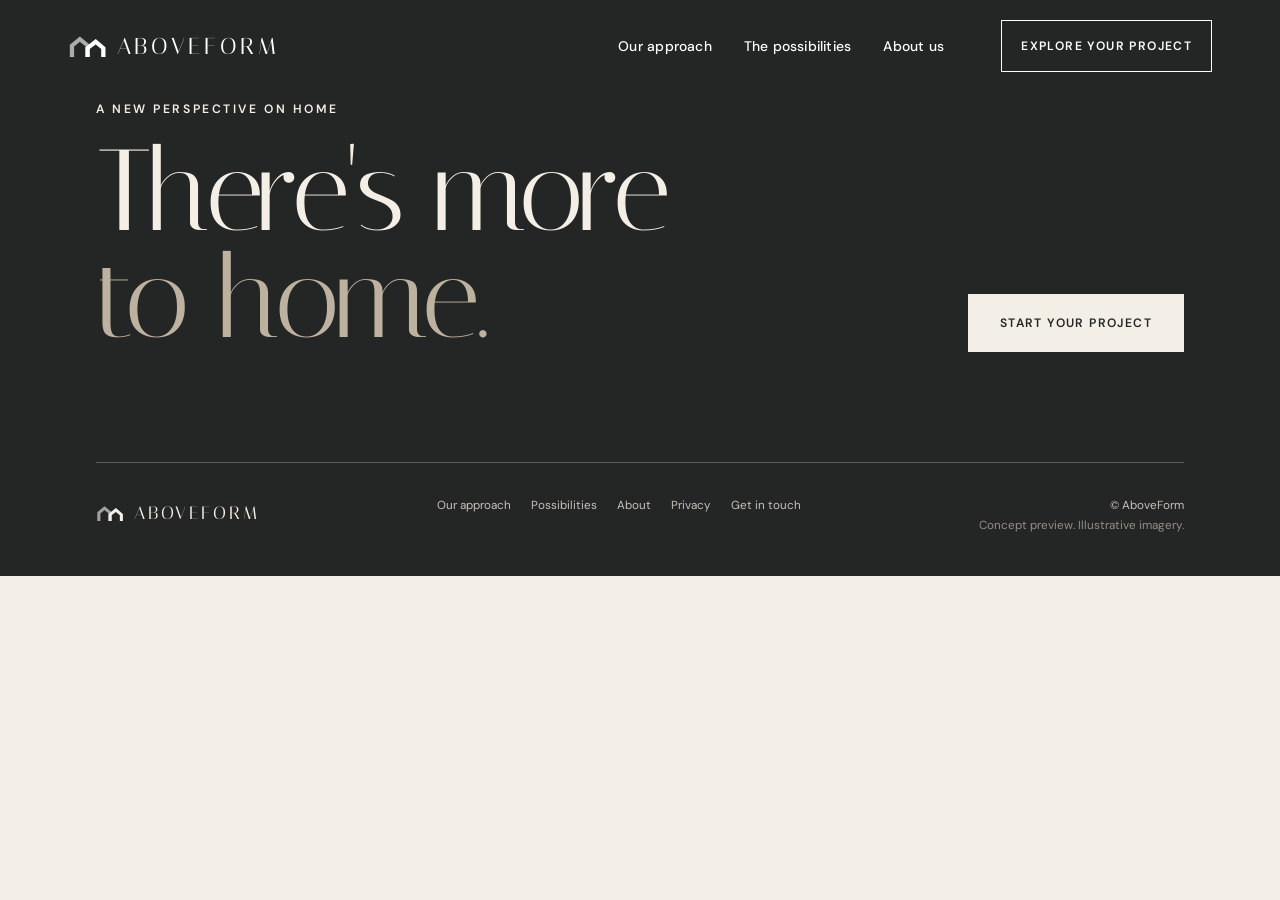
==== about/index.html @ 8d0118f1 "Add files via upload folders" ====
<!doctype html>
<html lang="en-GB"><head><meta charset="utf-8"><meta name="viewport" content="width=device-width,initial-scale=1"><meta name="theme-color" content="#242525"><meta name="description" content="Learn about AboveForm, an independent loft conversion matching service helping UK homeowners explore their next step."><meta name="robots" content="noindex,nofollow"><meta property="og:type" content="website"><meta property="og:site_name" content="AboveForm"><meta property="og:title" content="About AboveForm | AboveForm"><meta property="og:description" content="Learn about AboveForm, an independent loft conversion matching service helping UK homeowners explore their next step."><link rel="canonical" href="https://aboveform.co.uk/about/"><meta property="og:url" content="https://aboveform.co.uk/about/"><meta name="twitter:card" content="summary_large_image"><title>About AboveForm | AboveForm</title><link rel="icon" href="/assets/mark.svg" type="image/svg+xml"><script>try{if(location.pathname==='/'&&!sessionStorage.getItem('aboveform-intro-seen')&&!matchMedia('(prefers-reduced-motion: reduce)').matches){document.documentElement.classList.add('show-intro');sessionStorage.setItem('aboveform-intro-seen','1')}}catch(e){if(location.pathname==='/')document.documentElement.classList.add('show-intro')}</script><link rel="preconnect" href="https://fonts.googleapis.com"><link rel="preconnect" href="https://fonts.gstatic.com" crossorigin><link rel="stylesheet" href="/style.css"><link rel="stylesheet" href="/enquiry.css"><style>.intro{display:none}.show-intro .intro{display:grid}</style></head><body>
<div class="intro" id="intro" aria-hidden="true"><div class="intro-inner"><svg class="intro-icon" viewBox="0 0 128 82" aria-hidden="true"><path d="M6 77V37L39 10 72 37V77H58V43L39 27 20 43V77Z" fill="#BDB1A0"/><path d="M57 77V45L91 18 123 45V77H109V51L91 36 71 51V77Z" fill="#F4EFE6"/><path d="M92 46h11" stroke="#F4EFE6" stroke-width="3"/></svg><span>ABOVEFORM</span></div></div>
<header class="header" id="header"><a class="brand" href="/" aria-label="AboveForm home"><svg viewBox="0 0 128 82" aria-hidden="true"><path d="M6 77V37L39 10 72 37V77H58V43L39 27 20 43V77Z" fill="currentColor" opacity=".62"/><path d="M57 77V45L91 18 123 45V77H109V51L91 36 71 51V77Z" fill="currentColor"/></svg><span>ABOVEFORM</span></a><nav class="desktop-nav" aria-label="Main navigation"><a href="/approach/">Our approach</a><a href="/possibilities/">The possibilities</a><a href="/about/">About us</a></nav><a class="header-cta" href="/start/">EXPLORE YOUR PROJECT</a><button class="menu-button" id="menuButton" aria-expanded="false" aria-controls="mobileMenu" aria-label="Open menu"><span></span><span></span></button></header>
<div class="mobile-menu" id="mobileMenu" hidden><nav aria-label="Mobile navigation"><a href="/">Home</a><a href="/approach/">Our approach</a><a href="/possibilities/">The possibilities</a><a href="/about/">About us</a><a href="/start/">Start your project</a></nav><small>THOUGHTFULLY MATCHED. BEAUTIFULLY IMAGINED.</small></div>
<main id="app"></main>
<footer class="footer"><div class="footer-top"><div><p class="overline">A NEW PERSPECTIVE ON HOME</p><h2>There's more<br><em>to home.</em></h2></div><a class="button light" href="/start/">START YOUR PROJECT </a></div><div class="footer-bottom"><a class="brand footer-brand" href="/"><svg viewBox="0 0 128 82" aria-hidden="true"><path d="M6 77V37L39 10 72 37V77H58V43L39 27 20 43V77Z" fill="currentColor" opacity=".62"/><path d="M57 77V45L91 18 123 45V77H109V51L91 36 71 51V77Z" fill="currentColor"/></svg><span>ABOVEFORM</span></a><div class="footer-links"><a href="/approach/">Our approach</a><a href="/possibilities/">Possibilities</a><a href="/about/">About</a><a href="/privacy/">Privacy</a><a href="mailto:hello@aboveform.co.uk">Get in touch</a></div><p>© <span id="year"></span> AboveForm<br><span>Concept preview. Illustrative imagery.</span></p></div></footer>
<script src="/app.js"></script><script src="/test-form.js"></script><script src="/thanks.js"></script><script src="/privacy.js"></script><script src="/polish.js"></script><link rel="stylesheet" href="/thanks.css"><link rel="stylesheet" href="/privacy.css"><link rel="stylesheet" href="/polish.css"></body></html>
---- style.css ----
@import url('https://fonts.googleapis.com/css2?family=DM+Sans:wght@400;500;600;700&family=Italiana&display=swap');
:root{--dark:#242525;--stone:#bdb1a0;--cream:#f4efe6;--ink:#252522;--line:rgba(36,37,37,.18)}*{box-sizing:border-box}html{scroll-behavior:smooth}body{margin:0;color:var(--ink);background:var(--cream);font-family:'DM Sans',Arial,sans-serif;-webkit-font-smoothing:antialiased}a{color:inherit;text-decoration:none}button{font:inherit}img{max-width:100%;display:block}::selection{background:#bdb1a0;color:#242525}h1,h2,h3,p{margin-top:0}h1,h2,h3{font-weight:400}em{font-family:'Italiana',Georgia,serif;font-weight:400;font-style:normal}.overline{font-size:.69rem;font-weight:700;letter-spacing:.28em;text-transform:uppercase}.header{height:92px;position:fixed;top:0;left:0;right:0;z-index:30;display:flex;align-items:center;padding:0 5.3%;gap:5%;color:white;transition:background .4s,color .4s,height .4s;mix-blend-mode:normal}.header.scrolled,.header.inner{background:var(--cream);color:var(--dark);height:76px;border-bottom:1px solid var(--line)}.brand{display:inline-flex;align-items:center;gap:10px;white-space:nowrap}.brand svg{width:39px;height:34px}.brand span{font:400 1.42rem 'Italiana',Georgia,serif;letter-spacing:.2em}.desktop-nav{display:flex;gap:32px;margin-left:auto}.desktop-nav a{font-size:.78rem;font-weight:500;transition:opacity .2s}.desktop-nav a:hover{opacity:.55}.header-cta{padding:17px 19px;border:1px solid currentColor;font-size:.63rem;font-weight:700;letter-spacing:.13em;white-space:nowrap}.header-cta:hover{background:var(--cream);color:var(--dark)}.header.scrolled .header-cta:hover,.header.inner .header-cta:hover{background:var(--dark);color:white}.menu-button{display:none;width:40px;height:40px;background:transparent;border:0;padding:8px;color:inherit;cursor:pointer}.menu-button span{height:1px;width:25px;background:currentColor;display:block;margin:7px 0}.mobile-menu{position:fixed;inset:76px 0 0;background:var(--dark);color:var(--cream);z-index:29;padding:10vh 7% 8vh}.mobile-menu[hidden]{display:none}.mobile-menu nav{display:grid;gap:20px}.mobile-menu nav a{font:clamp(2.5rem,8vw,5rem) 'Italiana',Georgia,serif}.mobile-menu small{position:absolute;bottom:7%;letter-spacing:.2em;font-size:.63rem}.intro{position:fixed;inset:0;background:#1e1f1f;z-index:90;display:grid;place-items:center;animation:introExit 1.1s ease 1.9s forwards;pointer-events:none}.intro-inner{display:grid;justify-items:center;gap:18px;animation:introReveal 1.3s ease both}.intro-icon{width:118px}.intro-inner span{font:2rem 'Italiana',Georgia,serif;letter-spacing:.27em;color:var(--cream)}@keyframes introReveal{from{opacity:0;transform:translateY(15px)}to{opacity:1;transform:translateY(0)}}@keyframes introExit{to{opacity:0;visibility:hidden}}.hero{min-height:100svh;position:relative;display:flex;align-items:flex-end;color:white;overflow:hidden;background:#292928}.hero::before{content:'';position:absolute;inset:0;background:linear-gradient(90deg,rgba(13,15,15,.75),rgba(13,15,15,.18) 70%),linear-gradient(0deg,rgba(13,15,15,.62),transparent 48%),url('/assets/loft-hero.webp') center/cover;transform:scale(1.07);animation:heroMove 13s ease-out forwards}@keyframes heroMove{to{transform:scale(1)}}.hero-content{position:relative;z-index:1;padding:180px 8% 10vh;max-width:950px}.hero .overline{margin-bottom:26px;color:#e5d9c7}.hero h1{font-size:clamp(4.6rem,10.6vw,11.2rem);line-height:.85;letter-spacing:-.066em;margin-bottom:34px}.hero h1 em{letter-spacing:-.05em}.hero-sub{display:flex;align-items:flex-end;gap:38px;flex-wrap:wrap}.hero-sub p{font-size:1rem;line-height:1.8;max-width:400px;color:#eee9e3;margin:0}.button{display:inline-flex;justify-content:center;align-items:center;gap:25px;min-height:58px;padding:18px 28px;background:var(--dark);color:var(--cream);font-size:.69rem;font-weight:700;letter-spacing:.16em;text-transform:uppercase;border:1px solid var(--dark);transition:background .25s,color .25s,transform .25s;cursor:pointer}.button:hover{background:transparent;color:var(--dark);transform:translateY(-2px)}.button.light{background:var(--cream);color:var(--dark);border-color:var(--cream)}.button.light:hover{background:transparent;color:var(--cream)}.button.outline{background:transparent;color:var(--dark)}.button.outline:hover{background:var(--dark);color:var(--cream)}.hero .button{background:var(--cream);color:var(--dark);border-color:var(--cream)}.hero .button:hover{background:transparent;color:white}.scroll-note{position:absolute;right:5.3%;bottom:9%;writing-mode:vertical-rl;font-size:.61rem;letter-spacing:.25em}.section{padding:125px 7.5%}.section-inner{max-width:1400px;margin:auto}.center{text-align:center}.section-heading{font:clamp(3.35rem,7.2vw,7.6rem)/1.02 'Italiana',Georgia,serif;letter-spacing:-.026em}.section-heading strong{font-family:'DM Sans',Arial,sans-serif;font-weight:400;letter-spacing:-.065em}.lead{font-size:clamp(1rem,1.7vw,1.2rem);line-height:1.85;color:#6b6963;max-width:650px}.center .lead{margin:0 auto}.intro-section{text-align:center;padding-top:165px;padding-bottom:155px}.intro-section h2{margin:28px 0 35px}.split{display:grid;grid-template-columns:1.1fr .9fr;min-height:700px}.split-visual{position:relative;overflow:hidden;min-height:580px}.split-visual img{width:100%;height:100%;object-fit:cover}.split-copy{background:#ded6c9;padding:12% 12%;display:flex;flex-direction:column;justify-content:center}.split-copy h2{font:clamp(3.7rem,6vw,6.5rem)/1 'Italiana',Georgia,serif;margin:24px 0}.split-copy p:not(.overline){font-size:1rem;line-height:1.9;color:#595750;max-width:480px}.text-link{display:inline-block;margin-top:28px;padding-bottom:9px;border-bottom:1px solid currentColor;font-size:.72rem;font-weight:700;letter-spacing:.16em;align-self:flex-start}.cards-head{display:flex;justify-content:space-between;align-items:flex-end;gap:35px;margin-bottom:55px}.cards-head .section-heading{margin:12px 0 0}.cards-grid{display:grid;grid-template-columns:repeat(3,1fr);gap:18px}.visual-card{position:relative;aspect-ratio:.79;overflow:hidden;background:#b7aa99;color:white}.visual-card img{width:100%;height:100%;object-fit:cover;transition:transform 1s}.visual-card:hover img{transform:scale(1.06)}.visual-card:after{content:'';position:absolute;inset:0;background:linear-gradient(transparent 48%,rgba(0,0,0,.63))}.visual-card .card-label{position:absolute;bottom:30px;left:28px;right:28px;z-index:1;display:flex;justify-content:space-between;align-items:end;gap:12px;font:clamp(1.55rem,2.8vw,3rem) 'Italiana',Georgia,serif}.visual-card small{display:block;font:600 .63rem 'DM Sans',sans-serif;letter-spacing:.18em;margin-bottom:8px}.visual-card .card-label span:last-child{font:1.5rem 'DM Sans',sans-serif}.note{font-size:.75rem;color:#77736b;line-height:1.7}.steps-section{background:var(--dark);color:var(--cream)}.steps-section .lead{color:#d2cbc0}.steps-grid{display:grid;grid-template-columns:repeat(3,1fr);gap:28px;margin-top:85px}.step{padding:32px 15px 42px 0;border-top:1px solid #74736e}.step-number{font:1.1rem 'Italiana',Georgia,serif;color:var(--stone)}.step h3{font:clamp(2rem,3vw,3.4rem) 'Italiana',Georgia,serif;margin:50px 0 18px}.step p{color:#bcb8b0;font-size:.96rem;line-height:1.8;max-width:320px}.statement{background:#d6cbbb;padding:135px 7%;text-align:center}.statement p{max-width:900px;margin:0 auto;font:clamp(3rem,6vw,6rem)/1.11 'Italiana',Georgia,serif}.statement .overline{font-family:'DM Sans',sans-serif;margin-bottom:32px}.cta-panel{min-height:620px;background:linear-gradient(90deg,rgba(20,22,20,.79),rgba(20,22,20,.2)),url('/assets/loft-hero.webp') center/cover;display:flex;align-items:center;padding:8%;color:white}.cta-panel h2{font:clamp(3.8rem,7vw,7.5rem)/.98 'Italiana',Georgia,serif;max-width:720px;margin:25px 0}.cta-panel p:not(.overline){max-width:450px;line-height:1.8;color:#e5e0d8;margin-bottom:35px}.inner-hero{padding:190px 8% 100px;background:#d9d0c3;min-height:570px;display:flex;align-items:end}.inner-hero.dark{background:var(--dark);color:var(--cream)}.inner-hero .section-heading{max-width:1050px;margin:16px 0 24px}.inner-hero .lead{margin:0}.long-copy{max-width:850px;margin:auto}.long-copy p{font-size:1.16rem;line-height:2;color:#66635d;margin-bottom:30px}.details-grid{display:grid;grid-template-columns:repeat(2,1fr);gap:20px}.detail{padding:45px;background:white}.detail h3{font:2.5rem 'Italiana',Georgia,serif;margin:0 0 16px}.detail p{line-height:1.8;color:#69655e}.form-panel{max-width:920px;margin:0 auto;background:#fff;padding:clamp(28px,6vw,75px)}.form-panel h2{font:clamp(2.8rem,5vw,4.4rem)/1.05 'Italiana',Georgia,serif;margin:15px 0 25px}.form-panel p{color:#67645d;line-height:1.8}.form-actions{display:flex;gap:14px;flex-wrap:wrap;margin-top:35px}.form-panel .note{margin-top:22px}.faq{border-top:1px solid var(--line);max-width:1000px;margin:55px auto 0}.faq details{border-bottom:1px solid var(--line);padding:26px 0}.faq summary{cursor:pointer;font-size:1.15rem;font-weight:500;list-style:none;display:flex;justify-content:space-between;gap:20px}.faq summary:after{content:'+';font-size:1.5rem}.faq details[open] summary:after{content:'−'}.faq details p{max-width:760px;line-height:1.8;color:#6d6961}.footer{background:#242525;color:var(--cream);padding:100px 7.5% 40px}.footer-top{display:flex;justify-content:space-between;align-items:end;gap:30px;padding-bottom:110px}.footer-top h2{font:clamp(4.2rem,9vw,10rem)/.93 'Italiana',Georgia,serif;margin:20px 0 0}.footer-top h2 em{color:var(--stone)}.footer-bottom{border-top:1px solid #5c5b57;padding-top:33px;display:flex;justify-content:space-between;gap:35px;align-items:flex-start}.footer-brand svg{width:28px}.footer-brand span{font-size:1.1rem}.footer-links{display:flex;gap:20px;flex-wrap:wrap}.footer-links a,.footer-bottom p{font-size:.73rem;line-height:1.7;color:#c7c2ba}.footer-bottom p{text-align:right;margin:0}.footer-bottom p span{color:#938f88}.reveal{opacity:0;transform:translateY(35px);transition:opacity .8s,transform .8s}.reveal.visible{opacity:1;transform:none}@media(max-width:900px){.desktop-nav,.header-cta{display:none}.menu-button{display:block;margin-left:auto}.header{height:76px}.header .brand span{font-size:1.22rem}.header .brand svg{width:34px}.hero-content{padding:160px 7% 90px}.hero h1{font-size:clamp(4rem,15vw,7rem)}.hero-sub{align-items:start;gap:26px;flex-direction:column}.scroll-note{display:none}.section{padding:90px 6%}.intro-section{padding:130px 6%}.split{grid-template-columns:1fr}.split-visual{min-height:450px}.split-copy{padding:75px 8%}.steps-grid{grid-template-columns:1fr;gap:8px;margin-top:50px}.step{padding:24px 0 30px}.step h3{margin:22px 0 12px}.cards-grid{gap:10px}.visual-card .card-label{left:14px;bottom:18px;right:14px}.cards-head{display:block}.cards-head .text-link{margin-top:25px}.footer-top{display:block}.footer-top .button{margin-top:35px}.footer-bottom{flex-wrap:wrap}.footer-bottom p{text-align:left}}@media(max-width:650px){.hero{min-height:760px;min-height:100svh}.hero::before{background:linear-gradient(0deg,rgba(13,15,15,.85),rgba(13,15,15,.12) 90%),url('/assets/loft-hero.webp') 58% center/cover}.hero h1{font-size:clamp(4.1rem,16.8vw,6rem)}.hero-sub p{font-size:.94rem}.section-heading{font-size:clamp(3rem,12vw,5rem)}.split-visual{min-height:360px}.split-copy h2{font-size:3.7rem}.cards-grid{grid-template-columns:1fr;gap:17px}.visual-card{aspect-ratio:1.02}.visual-card .card-label{left:24px;bottom:26px;font-size:2.6rem}.statement{padding:95px 7%}.statement p{font-size:3rem}.cta-panel{min-height:590px;padding:10% 7%}.inner-hero{padding:160px 7% 70px;min-height:490px}.details-grid{grid-template-columns:1fr}.footer{padding:80px 7% 32px}.footer-top{padding-bottom:65px}.footer-top h2{font-size:4.5rem}.footer-bottom{display:block}.footer-links{margin:35px 0}.form-actions .button{width:100%}}@media(prefers-reduced-motion:reduce){*,*:before,*:after{animation:none!important;transition:none!important;scroll-behavior:auto!important}.intro{display:none}.reveal{opacity:1;transform:none}}
---- enquiry.css ----
.enquiry-section{padding:100px 7%;background:#e7e0d6}.enquiry-layout{max-width:1400px;margin:0 auto;display:grid;grid-template-columns:minmax(260px,.8fr) minmax(0,1.2fr);gap:8%;align-items:start}.enquiry-aside{padding-top:35px}.enquiry-aside h2{font:clamp(3.2rem,5vw,6rem)/1.05 'Italiana',Georgia,serif;margin:25px 0 30px}.enquiry-aside>p:not(.overline):not(.enquiry-footnote){max-width:440px;font-size:1.05rem;line-height:1.85;color:#666057}.enquiry-benefits{margin:55px 0 45px;border-top:1px solid rgba(36,37,37,.18)}.enquiry-benefits>div{display:flex;align-items:flex-start;gap:24px;padding:22px 0;border-bottom:1px solid rgba(36,37,37,.18)}.enquiry-benefits span{font-family:'Italiana',Georgia,serif;font-size:1.4rem;color:#7f776d}.enquiry-benefits p{margin:0;line-height:1.75;font-size:.89rem;color:#686158}.enquiry-benefits strong{color:#292723;font-weight:600}.enquiry-footnote{font-size:.77rem;color:#827b71;line-height:1.7}.enquiry-form{background:#f8f5ef;border:1px solid rgba(36,37,37,.12);padding:clamp(25px,5vw,65px);box-shadow:0 35px 80px rgba(51,45,35,.06)}.enquiry-form-head{display:flex;justify-content:space-between;align-items:center;gap:20px;border-bottom:1px solid rgba(36,37,37,.12);padding-bottom:30px;margin-bottom:23px}.enquiry-form-head .overline{margin-bottom:14px}.enquiry-form-head h2{font:clamp(2.6rem,3.5vw,4rem)/1.1 'Italiana',Georgia,serif;margin:0}.enquiry-time{font-size:.66rem;letter-spacing:.13em;color:#706b62;white-space:nowrap}.enquiry-help{line-height:1.8;color:#706a60;max-width:620px;margin-bottom:27px;font-size:.95rem}.enquiry-form iframe{border:none;display:block;min-height:480px;background:transparent}.enquiry-fallback{display:flex;justify-content:space-between;flex-wrap:wrap;gap:9px 20px;border-top:1px solid rgba(36,37,37,.12);padding-top:20px;margin-top:12px}.enquiry-fallback p{margin:0;color:#797167;font-size:.8rem}.enquiry-fallback a{font-size:.8rem;font-weight:600;text-decoration:underline;text-underline-offset:4px}.enquiry-form .note{margin-top:35px}@media(max-width:920px){.enquiry-layout{grid-template-columns:1fr;gap:45px}.enquiry-section{padding:70px 5%}.enquiry-aside{padding-top:0}.enquiry-benefits{display:grid;grid-template-columns:repeat(3,1fr);gap:12px;margin:32px 0}.enquiry-benefits>div{display:block}.enquiry-benefits span{display:block;margin-bottom:9px}.enquiry-benefits p{font-size:.8rem}}@media(max-width:650px){.enquiry-section{padding:55px 0}.enquiry-aside{padding:0 7%}.enquiry-aside h2{font-size:3.8rem}.enquiry-benefits{grid-template-columns:1fr;gap:0}.enquiry-benefits>div{display:flex;gap:20px;padding:13px 0}.enquiry-form{padding:38px 6%;border-left:0;border-right:0}.enquiry-form-head{display:block}.enquiry-time{display:inline-block;margin-top:13px}.enquiry-form iframe{min-height:580px}}
---- thanks.css ----
.confirmation-hero {min-height:55vh}
.confirmation-section {display:grid;grid-template-columns:1.1fr .9fr;min-height:650px;background:#f2eee6}
.confirmation-content {padding:clamp(70px,9vw,150px) 9%;max-width:790px;align-self:center}
.confirmation-content h2 {font:clamp(3.3rem,5vw,6rem)/1.07 'Italiana',Georgia,serif;margin:25px 0 35px;letter-spacing:-.02em}
.confirmation-content>p:not(.overline):not(.note) {color:#625e57;font-size:clamp(1rem,1.35vw,1.2rem);line-height:1.85;max-width:590px;margin:0 0 20px}
.confirmation-content .note {margin-top:38px;font-size:.85rem;color:#777066}
.confirmation-actions {display:flex;flex-wrap:wrap;gap:25px;align-items:center;margin-top:45px}
.confirmation-art {position:relative;overflow:hidden;background:linear-gradient(130deg,#bab4a9,#d6cfc2 45%,#eee9dc);min-height:520px}
.confirmation-light {position:absolute;inset:-30% 0 0 10%;background:linear-gradient(115deg,transparent 36%,rgba(255,255,241,.55) 49%,rgba(255,255,241,.1) 58%,transparent 71%);transform:rotate(-8deg)}
.confirmation-roof {position:absolute;display:block;border-top:27px solid #363a35;border-left:27px solid #363a35;width:53%;height:50%;transform:rotate(45deg);bottom:-12%;left:7%;opacity:.8}
.confirmation-roof.two {left:43%;bottom:-18%;border-color:#888a81;opacity:.75}
@media(max-width:820px){.confirmation-section{grid-template-columns:1fr}.confirmation-content{padding:75px 7%}.confirmation-art{min-height:280px}.confirmation-roof{border-width:18px;width:42%;height:70%;bottom:-65%}.confirmation-roof.two{bottom:-70%}}
---- privacy.css ----
.privacy-hero{min-height:510px}.privacy-section{display:grid;grid-template-columns:minmax(250px,.65fr) minmax(0,1.35fr);gap:8%;padding:110px 7%;background:#f4efe6}.privacy-sidebar{align-self:start;position:sticky;top:130px}.privacy-sidebar h2{font:clamp(3.2rem,4.4vw,5.2rem)/1.08 'Italiana',Georgia,serif;letter-spacing:-.025em;margin:23px 0}.privacy-sidebar p:not(.overline){line-height:1.8;color:#645f57;max-width:340px}.privacy-sidebar .privacy-draft{border-top:1px solid rgba(36,37,37,.2);padding-top:23px;margin-top:35px;font-size:.88rem;color:#685845}.privacy-content{max-width:790px}.privacy-content section{padding:0 0 45px;margin:0 0 45px;border-bottom:1px solid rgba(36,37,37,.17)}.privacy-content section:last-child{border:0;margin-bottom:0}.privacy-content h2{font:clamp(2.2rem,3vw,3.4rem)/1.15 'Italiana',Georgia,serif;margin:0 0 23px}.privacy-content p{font-size:1rem;line-height:1.9;color:#5d5b55;margin:0 0 20px}.privacy-content strong{font-weight:600;color:#33312d}.privacy-content a{text-decoration:underline;text-underline-offset:4px;color:#33312d}.privacy-content a:hover{opacity:.65}@media(max-width:850px){.privacy-section{grid-template-columns:1fr;padding:70px 7%;gap:60px}.privacy-sidebar{position:static}.privacy-sidebar h2{font-size:4rem}.privacy-content section{padding-bottom:30px;margin-bottom:35px}}
---- polish.css ----
/* AboveForm design system: a restrained editorial rhythm across every page. */
:root { --dark:#242525; --ink:#252522; --cream:#f4efe6; --stone:#bdb1a0; --muted:#635f58; }
body { font-size:16px; }
p { text-wrap:pretty; }
h1,h2,h3 { text-wrap:balance; }
.overline { font-family:'DM Sans',Arial,sans-serif; font-size:.76rem; font-weight:600; letter-spacing:.21em; line-height:1.5; }
.section-heading, .split-copy h2, .cta-panel h2, .footer-top h2, .inner-hero h1,
.enquiry-aside h2, .enquiry-form h2, .confirmation-content h2 { letter-spacing:-.025em; }
.brand span { letter-spacing:.16em; }
.header { backdrop-filter:saturate(110%); }
.header.scrolled,.header.inner { background:rgba(244,239,230,.97); }
.desktop-nav a { font-size:.87rem; letter-spacing:.015em; }
.desktop-nav a[aria-current="page"] { text-decoration:underline; text-underline-offset:9px; text-decoration-thickness:1px; }
.header-cta, .button { font-size:.76rem; letter-spacing:.115em; font-weight:600; }
.header-cta { min-height:48px; display:inline-flex; align-items:center; }
.button { padding-inline:31px; }
.button, .header-cta, .text-link { transition:background-color .28s ease,color .28s ease,border-color .28s ease,transform .28s ease,opacity .28s ease; }
.button:focus-visible,.text-link:focus-visible,.header-cta:focus-visible,.desktop-nav a:focus-visible,
.mobile-menu a:focus-visible,.menu-button:focus-visible,.footer a:focus-visible,.faq summary:focus-visible { outline:2px solid #827b6e; outline-offset:5px; }
.hero-sub p, .lead, .split-copy p:not(.overline), .long-copy p, .confirmation-content>p:not(.overline):not(.note) { letter-spacing:-.012em; }
.inner-hero.dark .lead { color:#d8d1c8; }
.hero-content { max-width:1050px; }
.hero h1 { letter-spacing:-.055em; }
.hero .overline { display:inline-flex; align-items:center; gap:16px; }
.hero .overline:before { content:''; width:34px; height:1px; background:currentColor; opacity:.75; }
.section { scroll-margin-top:76px; }
.intro-section .lead { max-width:750px; }
.visual-card img { transition:transform 1.35s cubic-bezier(.19,1,.22,1),filter .6s; }
.visual-card:hover img,.visual-card:focus-visible img { transform:scale(1.045); }
.visual-card:focus-visible { outline:3px solid #8d7f6d; outline-offset:4px; }
.visual-card .card-label { line-height:1.09; }
.visual-card .card-label span:last-child { display:none; }
.step p { font-size:1rem; }
.text-link { font-size:.78rem; line-height:1.5; letter-spacing:.11em; }
.text-link:hover { opacity:.6; }
.faq summary { line-height:1.5; }
.footer-links a:hover { color:white; text-decoration:underline; text-underline-offset:5px; }
.note { font-size:.86rem; }
.enquiry-form .note,.enquiry-footnote,.enquiry-fallback p,.enquiry-fallback a { font-size:.86rem; }
.enquiry-time { font-size:.77rem; }
.enquiry-benefits p { font-size:.94rem; }
.confirmation-content .note { font-size:.86rem; }
@media(max-width:900px){
  .menu-button { display:block; }
  .header-cta { display:none; }
  .mobile-menu nav a { line-height:1.15; }
}
@media(max-width:650px){
  .header { padding-inline:6%; }
  .header .brand span { font-size:1.15rem; }
  .header .brand svg { width:32px; }
  .hero-content { padding-bottom:9vh; }
  .hero h1 { font-size:clamp(4.25rem,16vw,6.3rem); line-height:.92; }
  .hero-sub p { font-size:1rem; line-height:1.75; }
  .section-heading { line-height:1.07; }
  .inner-hero { padding-top:155px; min-height:440px; }
  .inner-hero .lead { font-size:1.06rem; line-height:1.7; }
  .split-copy { padding-block:70px; }
  .split-copy p:not(.overline) { line-height:1.75; }
  .long-copy p { font-size:1.06rem; line-height:1.83; }
  .faq summary { font-size:1.05rem; }
  .footer-top h2 { font-size:clamp(3.7rem,13.2vw,5.1rem); }
  .button { min-height:58px; text-align:center; }
  .enquiry-form { padding-top:40px; }
  .enquiry-form-head h2 { font-size:3.1rem; }
}
@media(prefers-reduced-motion:reduce){.visual-card img { transition:none; }}
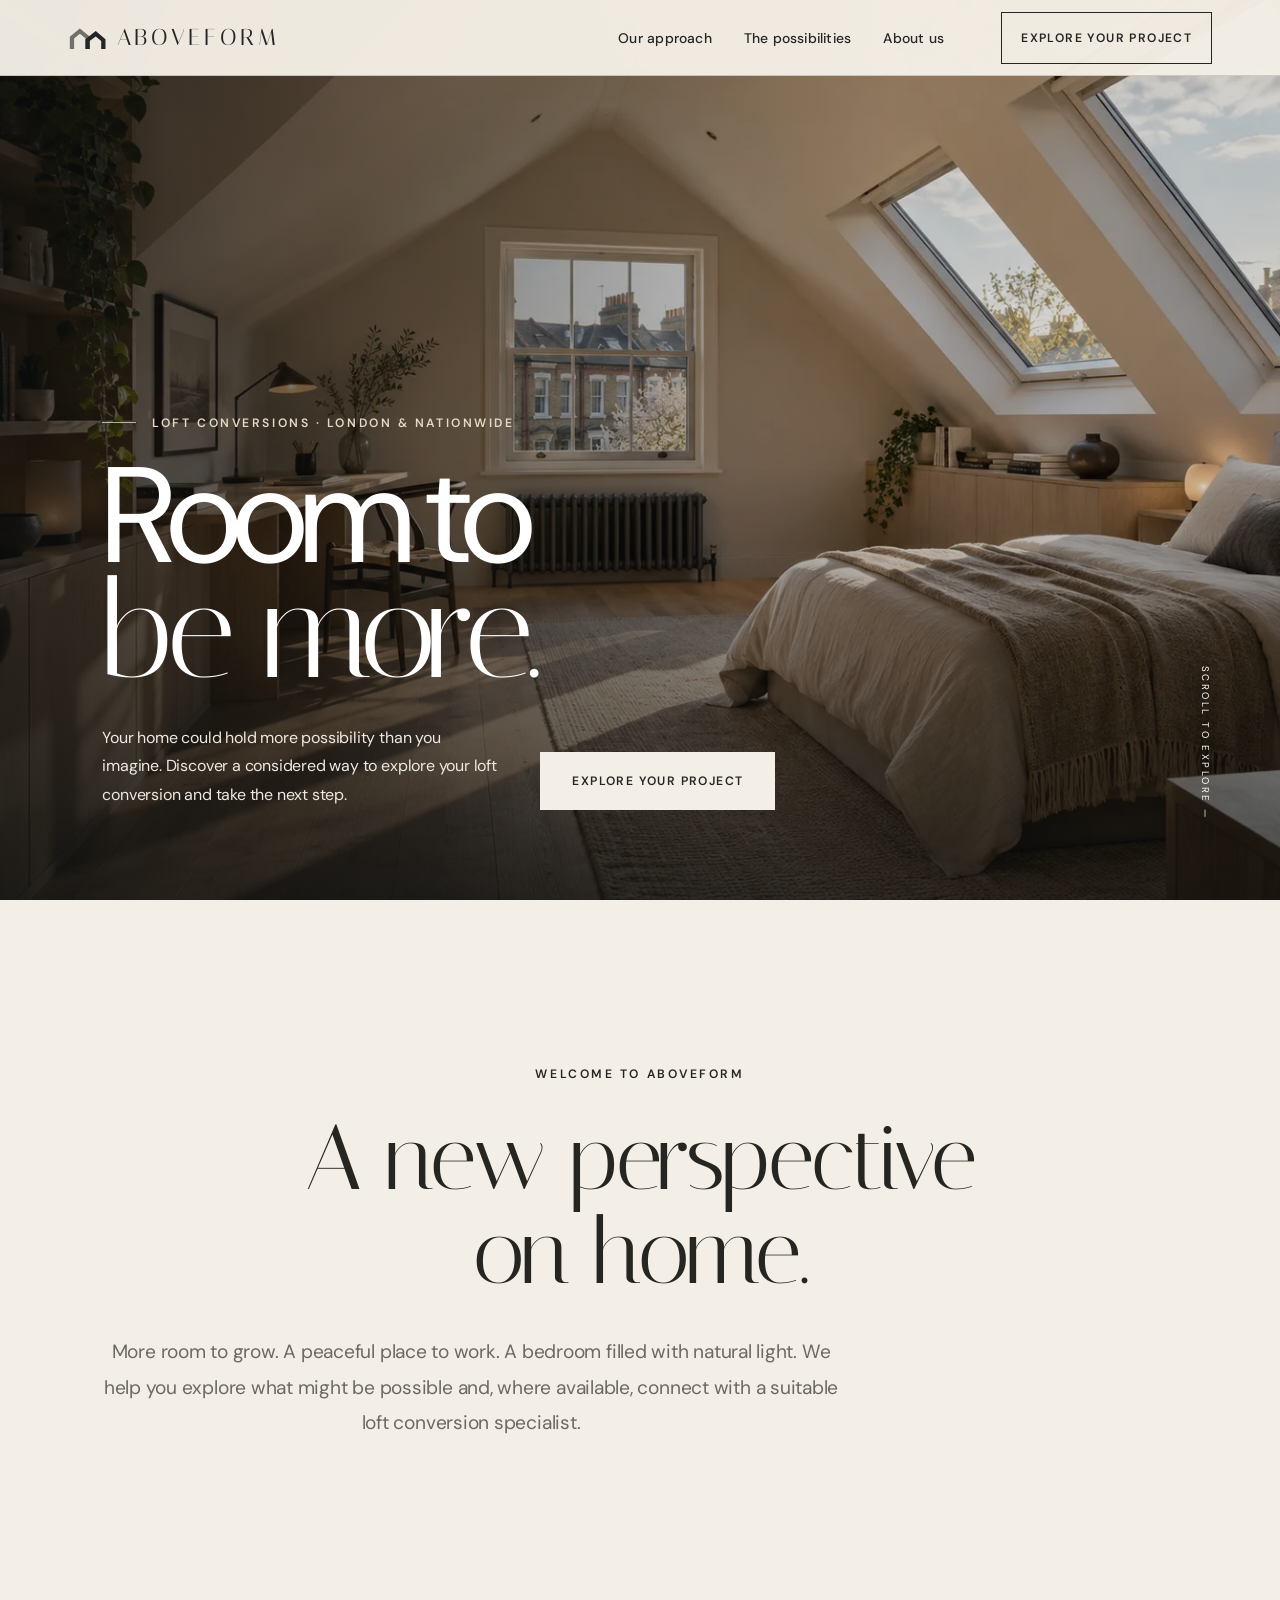
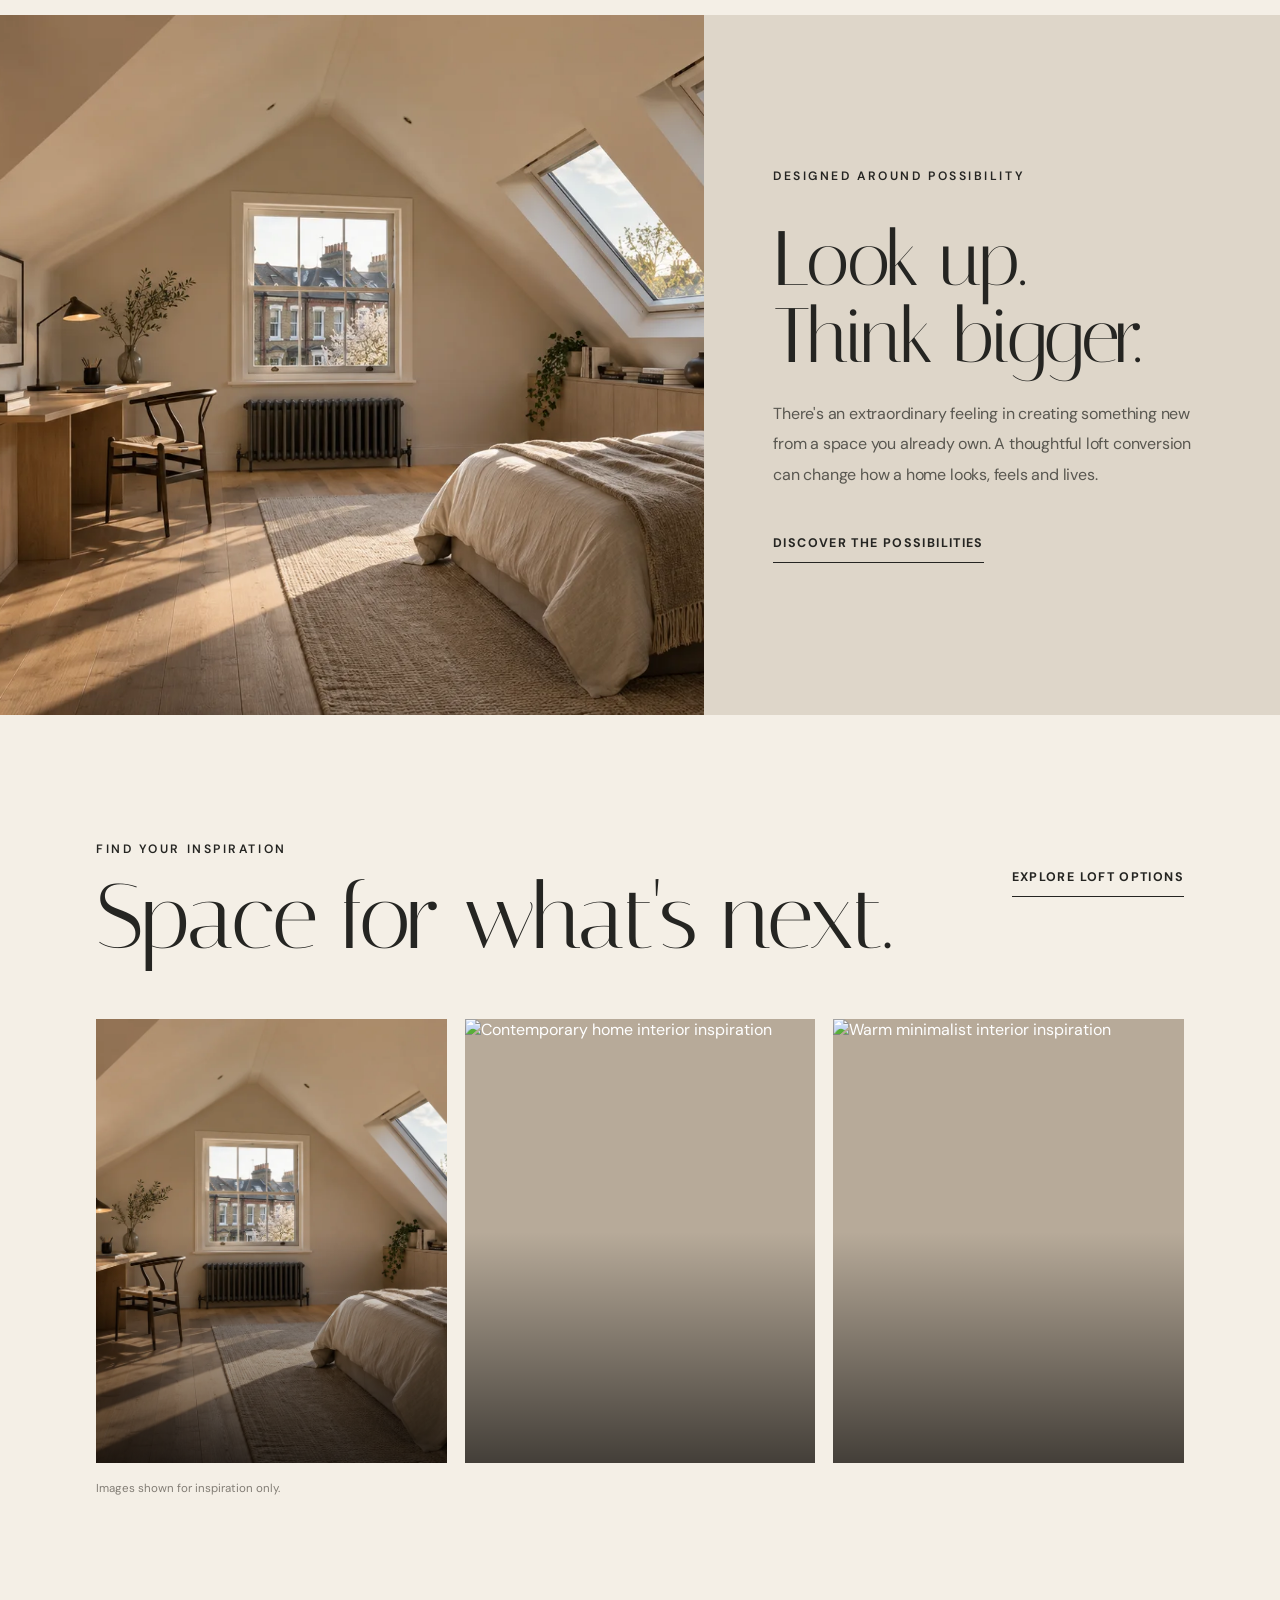
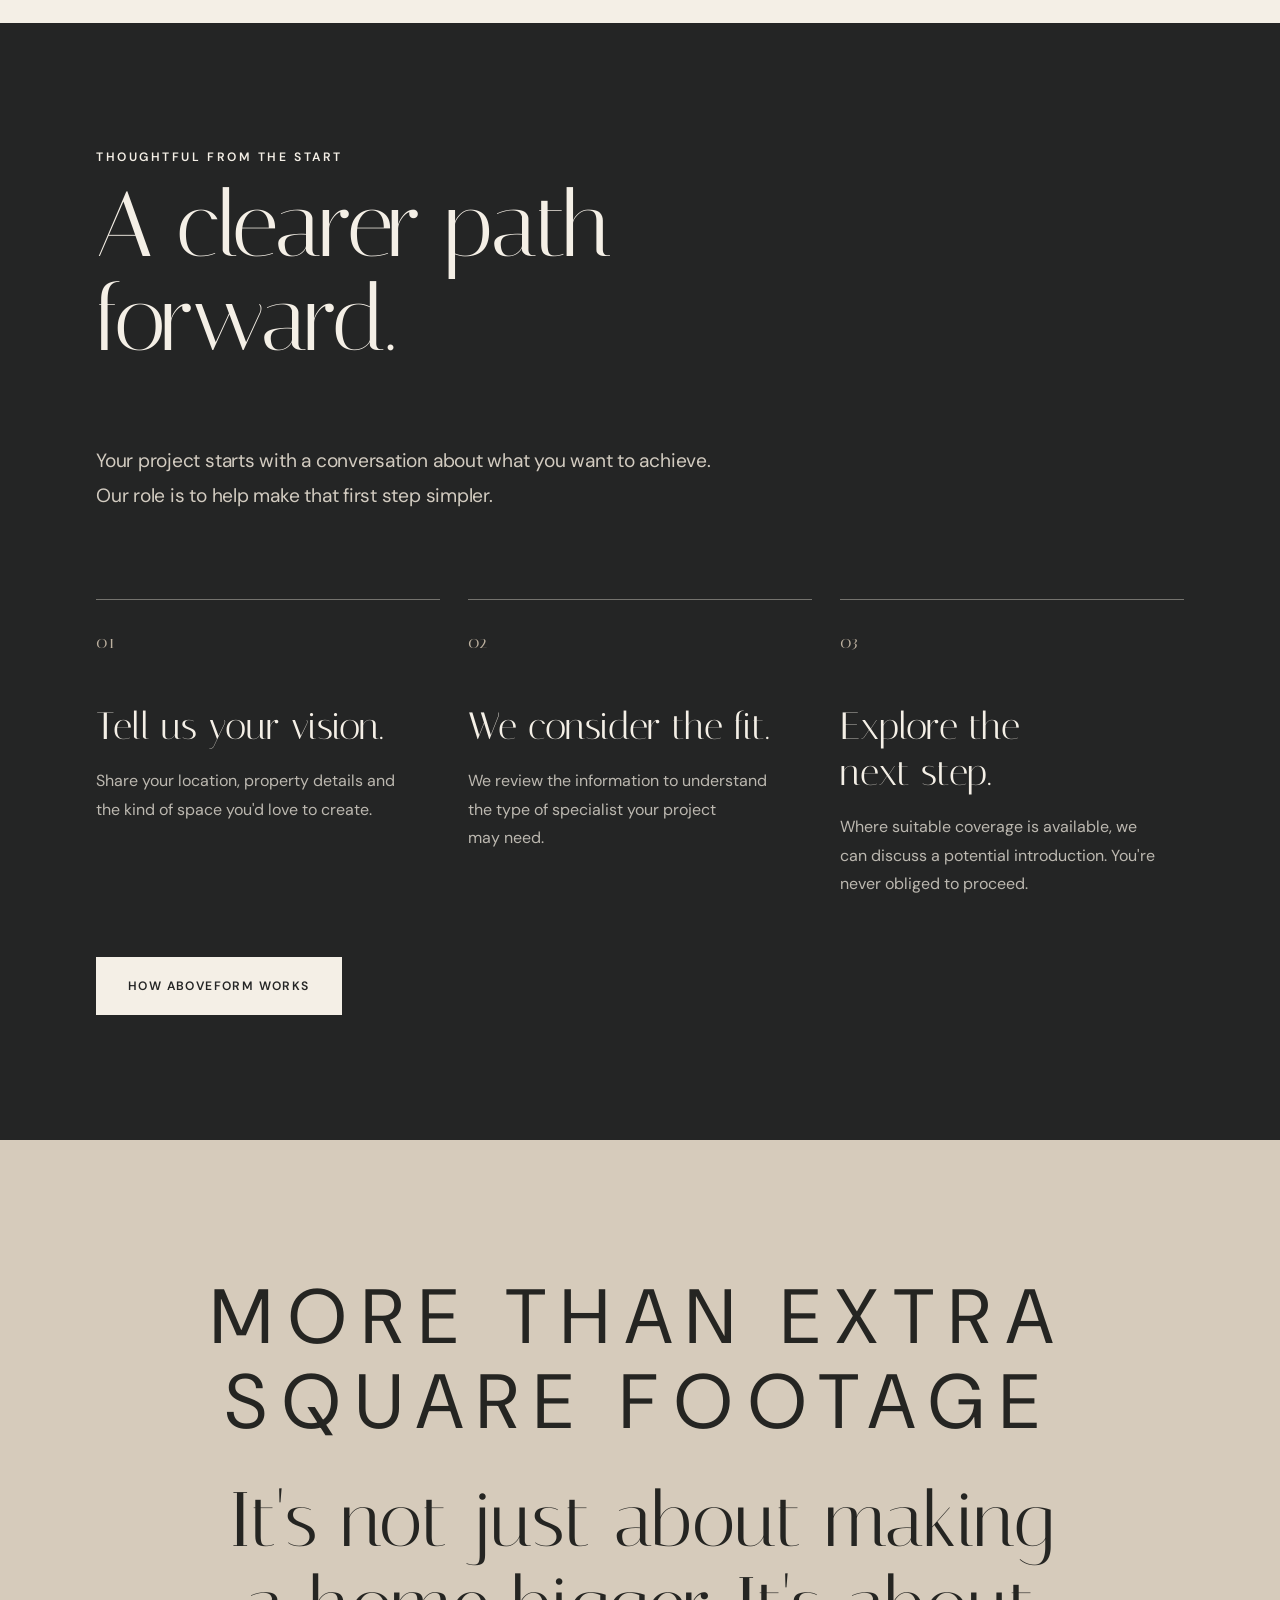
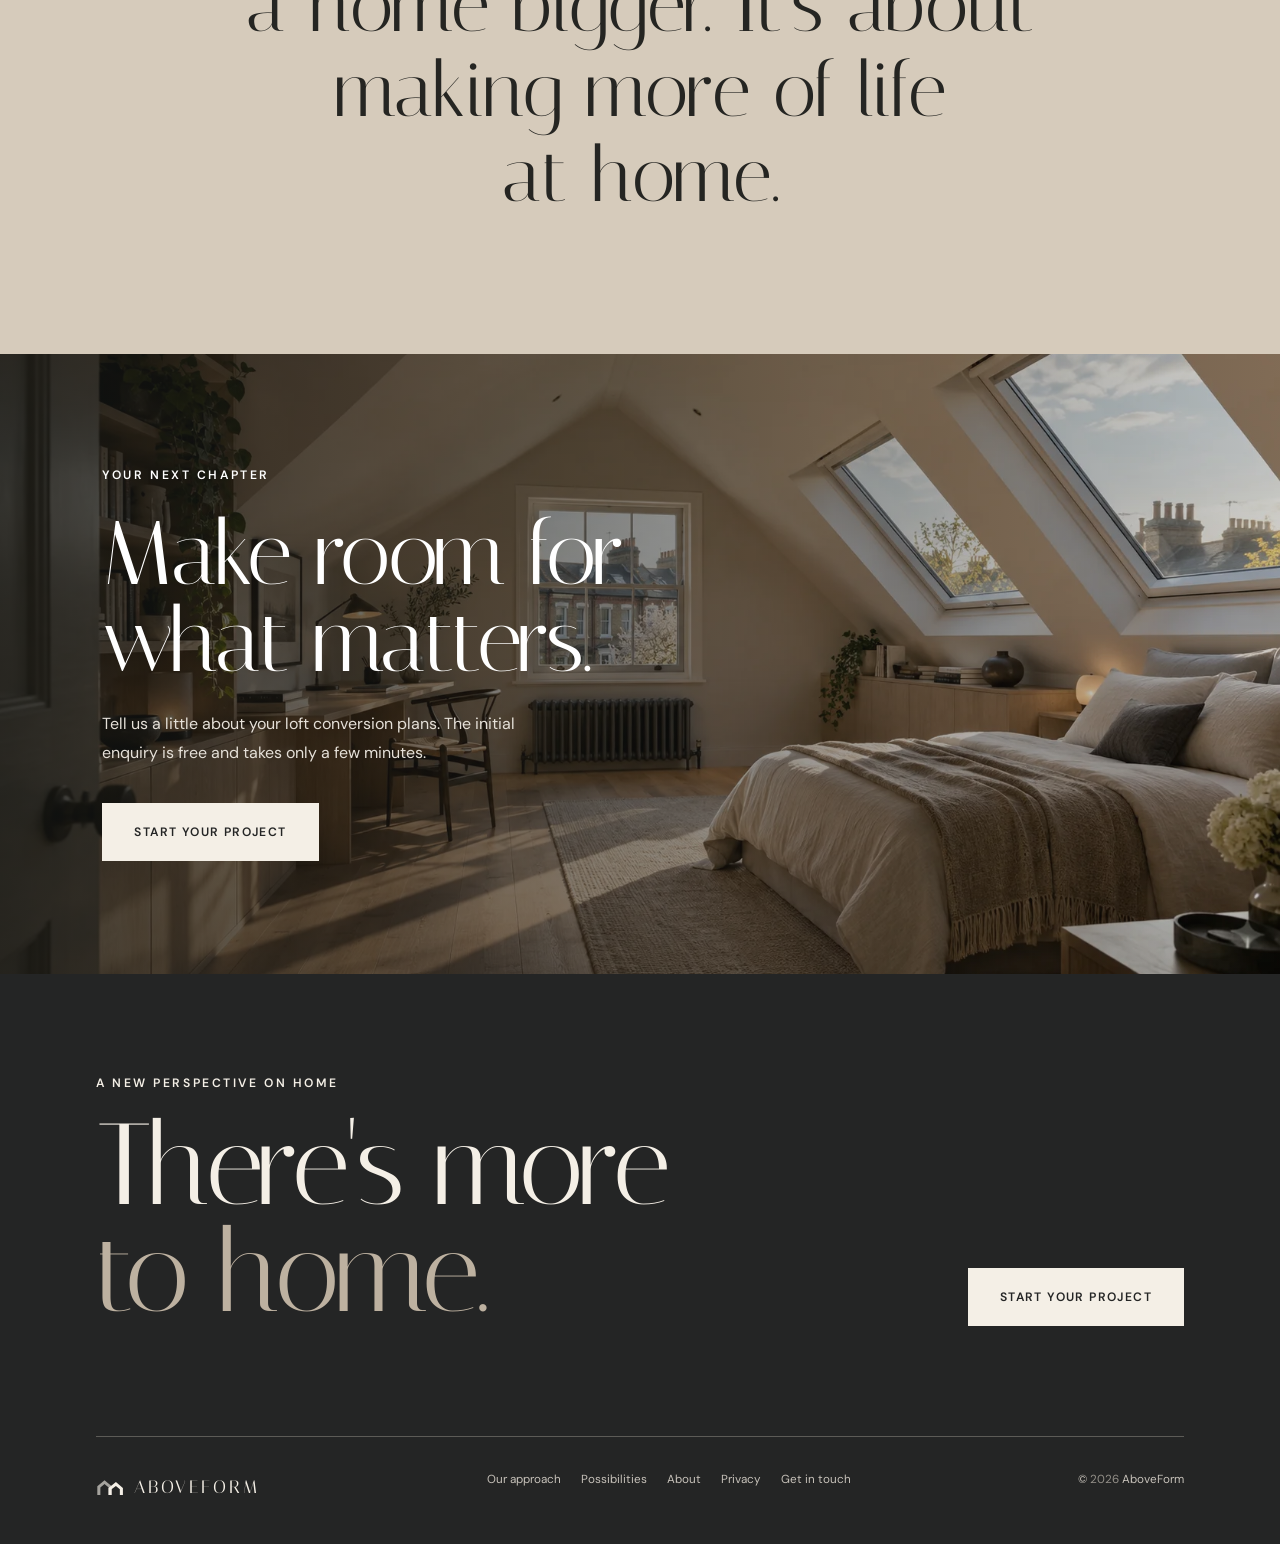
==== commit 6050fe52: "Add files via upload" ====
--- a/about/index.html
+++ b/about/index.html
@@ -4,5 +4,5 @@
 <header class="header" id="header"><a class="brand" href="/" aria-label="AboveForm home"><svg viewBox="0 0 128 82" aria-hidden="true"><path d="M6 77V37L39 10 72 37V77H58V43L39 27 20 43V77Z" fill="currentColor" opacity=".62"/><path d="M57 77V45L91 18 123 45V77H109V51L91 36 71 51V77Z" fill="currentColor"/></svg><span>ABOVEFORM</span></a><nav class="desktop-nav" aria-label="Main navigation"><a href="/approach/">Our approach</a><a href="/possibilities/">The possibilities</a><a href="/about/">About us</a></nav><a class="header-cta" href="/start/">EXPLORE YOUR PROJECT</a><button class="menu-button" id="menuButton" aria-expanded="false" aria-controls="mobileMenu" aria-label="Open menu"><span></span><span></span></button></header>
 <div class="mobile-menu" id="mobileMenu" hidden><nav aria-label="Mobile navigation"><a href="/">Home</a><a href="/approach/">Our approach</a><a href="/possibilities/">The possibilities</a><a href="/about/">About us</a><a href="/start/">Start your project</a></nav><small>THOUGHTFULLY MATCHED. BEAUTIFULLY IMAGINED.</small></div>
 <main id="app"></main>
-<footer class="footer"><div class="footer-top"><div><p class="overline">A NEW PERSPECTIVE ON HOME</p><h2>There's more<br><em>to home.</em></h2></div><a class="button light" href="/start/">START YOUR PROJECT </a></div><div class="footer-bottom"><a class="brand footer-brand" href="/"><svg viewBox="0 0 128 82" aria-hidden="true"><path d="M6 77V37L39 10 72 37V77H58V43L39 27 20 43V77Z" fill="currentColor" opacity=".62"/><path d="M57 77V45L91 18 123 45V77H109V51L91 36 71 51V77Z" fill="currentColor"/></svg><span>ABOVEFORM</span></a><div class="footer-links"><a href="/approach/">Our approach</a><a href="/possibilities/">Possibilities</a><a href="/about/">About</a><a href="/privacy/">Privacy</a><a href="mailto:hello@aboveform.co.uk">Get in touch</a></div><p>© <span id="year"></span> AboveForm<br><span>Concept preview. Illustrative imagery.</span></p></div></footer>
+<footer class="footer"><div class="footer-top"><div><p class="overline">A NEW PERSPECTIVE ON HOME</p><h2>There's more<br><em>to home.</em></h2></div><a class="button light" href="/start/">START YOUR PROJECT </a></div><div class="footer-bottom"><a class="brand footer-brand" href="/"><svg viewBox="0 0 128 82" aria-hidden="true"><path d="M6 77V37L39 10 72 37V77H58V43L39 27 20 43V77Z" fill="currentColor" opacity=".62"/><path d="M57 77V45L91 18 123 45V77H109V51L91 36 71 51V77Z" fill="currentColor"/></svg><span>ABOVEFORM</span></a><div class="footer-links"><a href="/approach/">Our approach</a><a href="/possibilities/">Possibilities</a><a href="/about/">About</a><a href="/privacy/">Privacy</a><a href="mailto:hello@aboveform.co.uk">Get in touch</a></div><p>© <span id="year"></span> AboveForm</p></div></footer>
 <script src="/app.js"></script><script src="/test-form.js"></script><script src="/thanks.js"></script><script src="/privacy.js"></script><script src="/polish.js"></script><link rel="stylesheet" href="/thanks.css"><link rel="stylesheet" href="/privacy.css"><link rel="stylesheet" href="/polish.css"></body></html>
--- a/polish.css
+++ b/polish.css
@@ -65,3 +65,9 @@
   .enquiry-form-head h2 { font-size:3.1rem; }
 }
 @media(prefers-reduced-motion:reduce){.visual-card img { transition:none; }}
+
+/* Restrained image disclosure, without oversized copy or preview banners */
+.image-disclaimer {font-size:.72rem;line-height:1.45;color:#827d75;letter-spacing:0;margin:18px 0 0;}
+.compact-inspiration {padding-top:52px;padding-bottom:90px;}
+.compact-inspiration .image-disclaimer {margin:0 auto 24px;}
+@media(max-width:900px){.compact-inspiration {padding-top:40px;padding-bottom:65px;}}
